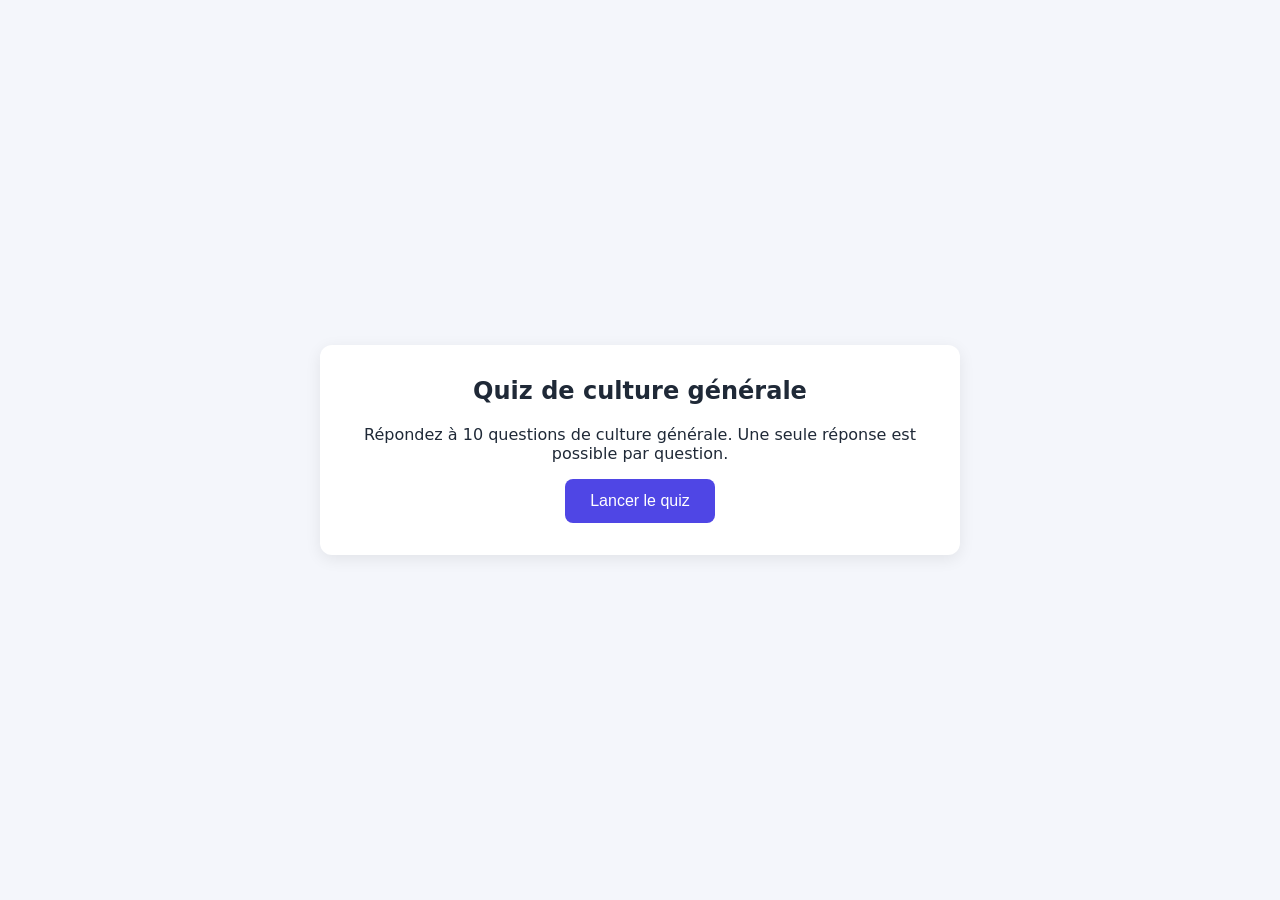
==== frontend/index.html @ 437c5b8f "feat: ajouter le quiz de base (US-POC-01)" ====
<!DOCTYPE html>
<html lang="fr">
  <head>
    <meta charset="UTF-8" />
    <meta name="viewport" content="width=device-width, initial-scale=1.0" />
    <title>Quiz de culture générale</title>
    <link rel="stylesheet" href="css/styles.css" />
  </head>
  <body>
    <div id="app"></div>
    <script type="module" src="js/main.js"></script>
  </body>
</html>
---- frontend/css/styles.css ----
* {
  box-sizing: border-box;
}

body {
  margin: 0;
  min-height: 100vh;
  font-family: system-ui, -apple-system, "Segoe UI", Roboto, sans-serif;
  background: #f4f6fb;
  color: #1f2937;
  display: flex;
  align-items: center;
  justify-content: center;
  padding: 1rem;
}

#app {
  width: 100%;
  max-width: 640px;
}

.screen {
  background: #ffffff;
  border-radius: 12px;
  padding: 2rem;
  box-shadow: 0 4px 16px rgba(0, 0, 0, 0.08);
  text-align: center;
}

.screen h1 {
  margin-top: 0;
}

.progress {
  color: #6b7280;
  font-size: 0.9rem;
  margin-top: 0;
}

.question {
  font-size: 1.4rem;
  margin: 1rem 0 1.5rem;
}

.answers {
  list-style: none;
  padding: 0;
  margin: 0 0 1.5rem;
  display: grid;
  gap: 0.75rem;
}

.answer {
  width: 100%;
  padding: 0.9rem 1rem;
  font-size: 1rem;
  border: 2px solid #d1d5db;
  border-radius: 8px;
  background: #ffffff;
  cursor: pointer;
  transition: border-color 0.15s, background-color 0.15s;
}

.answer:hover:not(:disabled) {
  border-color: #4f46e5;
  background: #eef2ff;
}

.answer:disabled {
  cursor: default;
}

.answer--selected,
.answer--selected:hover:not(:disabled) {
  border-color: #4f46e5;
  background: #e0e7ff;
  font-weight: 600;
}

.btn {
  padding: 0.8rem 1.6rem;
  font-size: 1rem;
  border: none;
  border-radius: 8px;
  cursor: pointer;
}

.btn-primary {
  background: #4f46e5;
  color: #ffffff;
}

.btn-primary:hover {
  background: #4338ca;
}
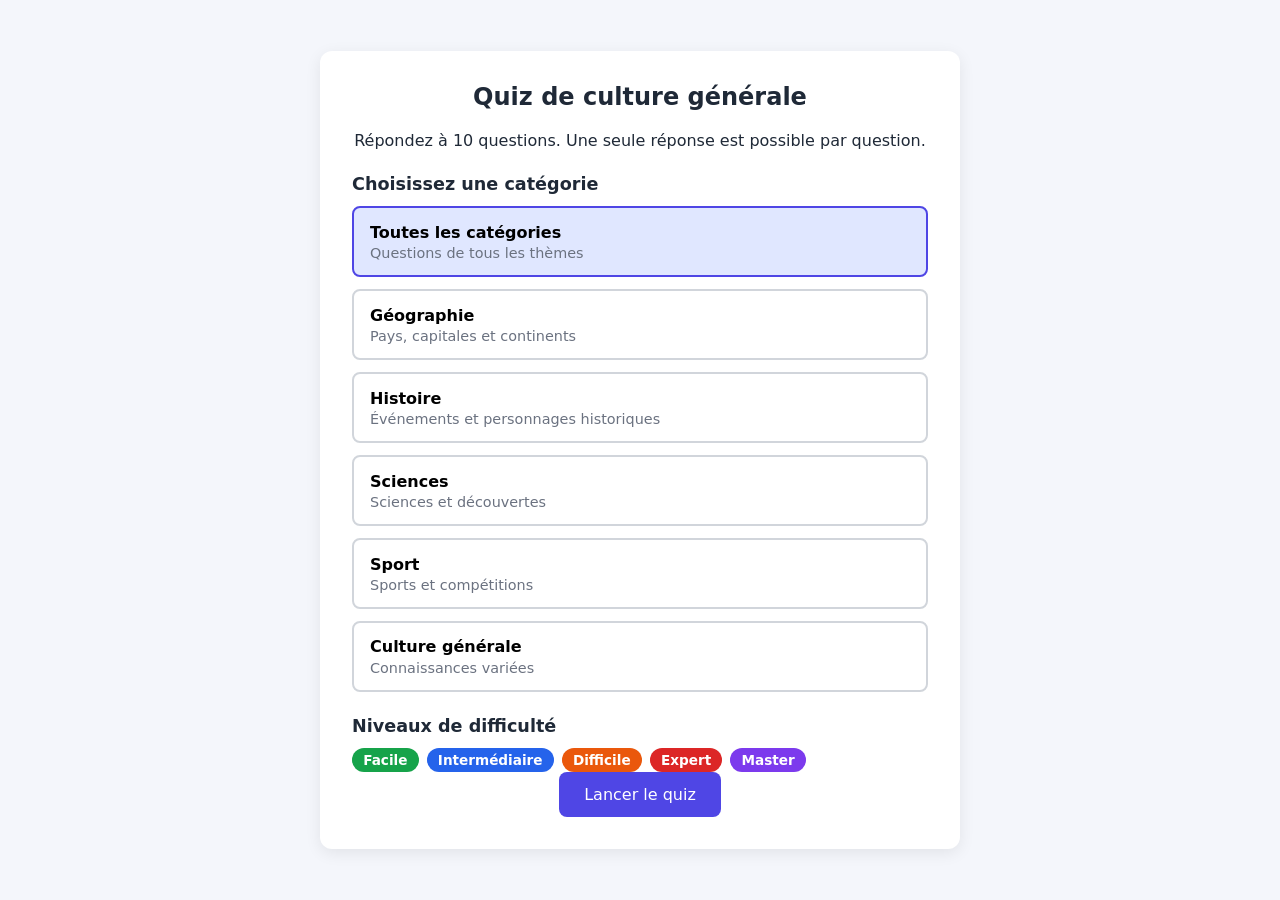
==== commit b1438ac5: "feat: ajouter l'interface initiale du frontend Interface HTML/CSS/JS sans framework, utilisable sans" ====
--- a/frontend/index.html
+++ b/frontend/index.html
@@ -8,6 +8,20 @@
   </head>
   <body>
     <div id="app"></div>
-    <script type="module" src="js/main.js"></script>
+
+    <script src="js/namespace.js"></script>
+    <script src="js/core/h.js"></script>
+    <script src="js/core/store.js"></script>
+    <script src="js/config/quiz.config.js"></script>
+    <script src="js/data/questions.js"></script>
+    <script src="js/api/quizApi.js"></script>
+    <script src="js/domain/quiz.js"></script>
+    <script src="js/components/DifficultyBadge.js"></script>
+    <script src="js/components/FeedbackPanel.js"></script>
+    <script src="js/components/QuestionScreen.js"></script>
+    <script src="js/components/HomeScreen.js"></script>
+    <script src="js/components/ResultScreen.js"></script>
+    <script src="js/components/App.js"></script>
+    <script src="js/main.js"></script>
   </body>
 </html>
--- a/frontend/css/styles.css
+++ b/frontend/css/styles.css
@@ -31,10 +31,92 @@
   margin-top: 0;
 }
 
+.section-title {
+  font-size: 1.1rem;
+  margin: 1.5rem 0 0.75rem;
+  text-align: left;
+}
+
+.loading {
+  color: #6b7280;
+}
+
+.categories,
+.difficultes,
+.answers {
+  list-style: none;
+  padding: 0;
+  margin: 0;
+}
+
+.categories {
+  display: grid;
+  gap: 0.75rem;
+}
+
+.difficultes {
+  display: flex;
+  flex-wrap: wrap;
+  gap: 0.5rem;
+}
+
+.category {
+  width: 100%;
+  display: flex;
+  flex-direction: column;
+  align-items: flex-start;
+  gap: 0.2rem;
+  padding: 0.9rem 1rem;
+  font: inherit;
+  text-align: left;
+  border: 2px solid #d1d5db;
+  border-radius: 8px;
+  background: #ffffff;
+  cursor: pointer;
+}
+
+.category span {
+  color: #6b7280;
+  font-size: 0.9rem;
+}
+
+.category:hover {
+  border-color: #4f46e5;
+  background: #eef2ff;
+}
+
+.category--selected,
+.category--selected:hover {
+  border-color: #4f46e5;
+  background: #e0e7ff;
+}
+
+.badge {
+  display: inline-block;
+  padding: 0.25rem 0.7rem;
+  border-radius: 999px;
+  font-size: 0.85rem;
+  font-weight: 600;
+  color: #ffffff;
+}
+
+.badge--1 { background: #16a34a; }
+.badge--2 { background: #2563eb; }
+.badge--3 { background: #ea580c; }
+.badge--4 { background: #dc2626; }
+.badge--5 { background: #7c3aed; }
+
+.question-meta {
+  display: flex;
+  align-items: center;
+  justify-content: space-between;
+  gap: 1rem;
+}
+
 .progress {
   color: #6b7280;
   font-size: 0.9rem;
-  margin-top: 0;
+  margin: 0;
 }
 
 .question {
@@ -43,17 +125,15 @@
 }
 
 .answers {
-  list-style: none;
-  padding: 0;
-  margin: 0 0 1.5rem;
   display: grid;
   gap: 0.75rem;
+  margin-bottom: 1.5rem;
 }
 
 .answer {
   width: 100%;
   padding: 0.9rem 1rem;
-  font-size: 1rem;
+  font: inherit;
   border: 2px solid #d1d5db;
   border-radius: 8px;
   background: #ffffff;
@@ -70,16 +150,44 @@
   cursor: default;
 }
 
-.answer--selected,
-.answer--selected:hover:not(:disabled) {
-  border-color: #4f46e5;
-  background: #e0e7ff;
-  font-weight: 600;
+.answer--correct,
+.answer--correct:disabled {
+  border-color: #16a34a;
+  background: #dcfce7;
+}
+
+.answer--wrong,
+.answer--wrong:disabled {
+  border-color: #dc2626;
+  background: #fee2e2;
+}
+
+.feedback {
+  border-radius: 8px;
+  padding: 1rem;
+  margin-bottom: 1.5rem;
+  text-align: left;
+}
+
+.feedback p {
+  margin: 0.3rem 0;
+}
+
+.feedback-titre {
+  font-weight: 700;
+}
+
+.feedback--correct {
+  background: #dcfce7;
+}
+
+.feedback--wrong {
+  background: #fee2e2;
 }
 
 .btn {
   padding: 0.8rem 1.6rem;
-  font-size: 1rem;
+  font: inherit;
   border: none;
   border-radius: 8px;
   cursor: pointer;
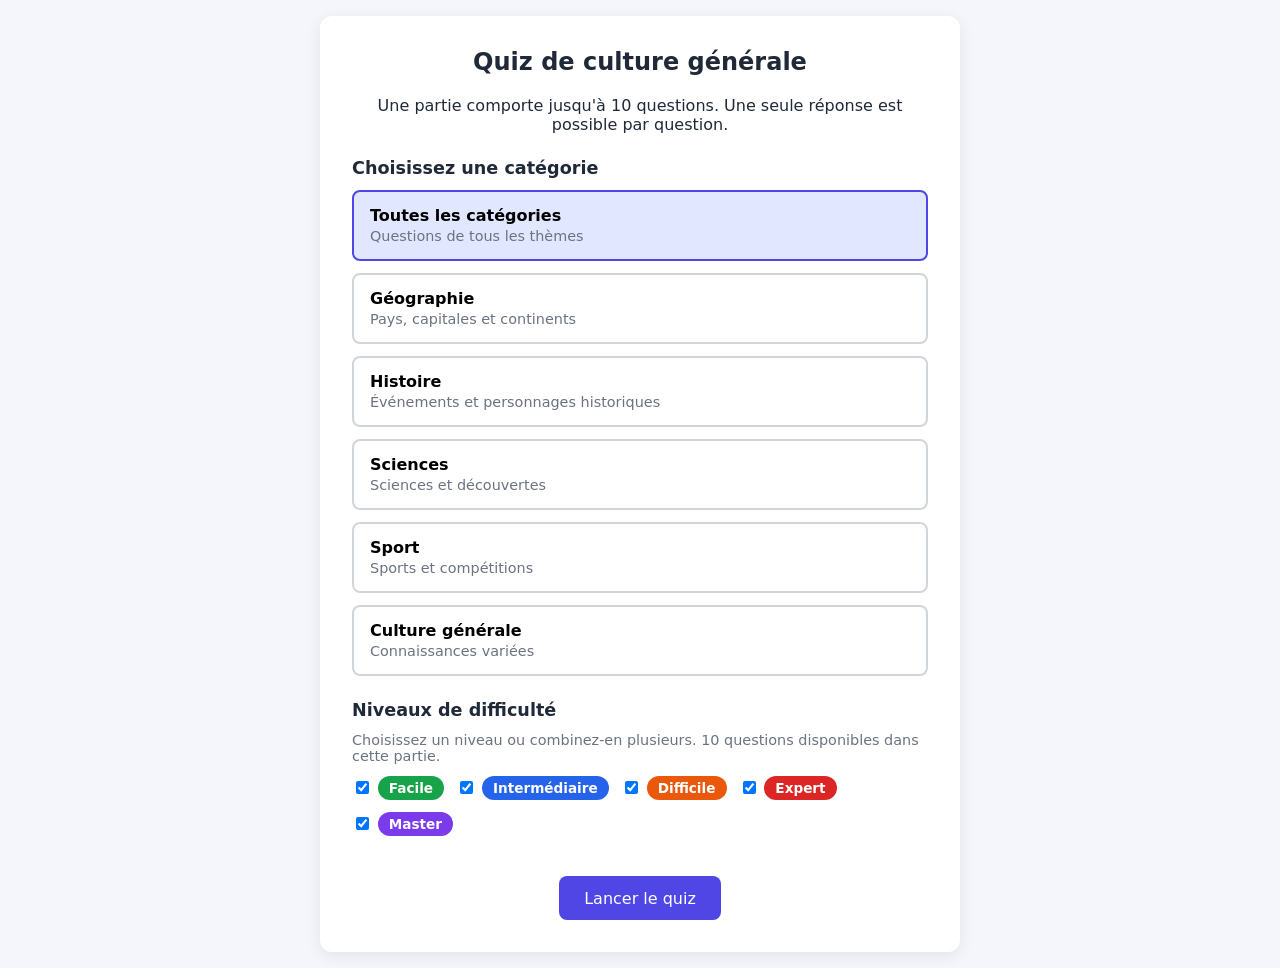
==== commit bfbbbd68: "feat(frontend): afficher les performances par catégorie (refs #7) Historique des parties terminées c" ====
--- a/frontend/index.html
+++ b/frontend/index.html
@@ -12,10 +12,12 @@
     <script src="js/namespace.js"></script>
     <script src="js/core/h.js"></script>
     <script src="js/core/store.js"></script>
+    <script src="js/core/storage.js"></script>
     <script src="js/config/quiz.config.js"></script>
     <script src="js/data/questions.js"></script>
     <script src="js/api/quizApi.js"></script>
     <script src="js/domain/quiz.js"></script>
+    <script src="js/domain/stats.js"></script>
     <script src="js/components/DifficultyBadge.js"></script>
     <script src="js/components/FeedbackPanel.js"></script>
     <script src="js/components/QuestionScreen.js"></script>
--- a/frontend/css/styles.css
+++ b/frontend/css/styles.css
@@ -57,7 +57,26 @@
 .difficultes {
   display: flex;
   flex-wrap: wrap;
-  gap: 0.5rem;
+  gap: 0.75rem;
+  margin-bottom: 2rem;
+}
+
+.home-screen .btn {
+  margin-top: 0.5rem;
+}
+
+.difficulty-help {
+  margin: 0 0 0.75rem;
+  color: #6b7280;
+  font-size: 0.9rem;
+  text-align: left;
+}
+
+.difficulty-option {
+  display: inline-flex;
+  align-items: center;
+  gap: 0.35rem;
+  cursor: pointer;
 }
 
 .category {
@@ -185,6 +204,69 @@
   background: #fee2e2;
 }
 
+.result-stats {
+  display: grid;
+  grid-template-columns: repeat(auto-fit, minmax(min(100%, 9rem), 1fr));
+  gap: 0.75rem;
+  margin: 1.5rem 0;
+}
+
+.result-stats div {
+  padding: 1rem 0.5rem;
+  border-radius: 8px;
+  background: #eef2ff;
+}
+
+.stats-list {
+  list-style: none;
+  padding: 0;
+  margin: 0 0 1rem;
+  display: grid;
+  gap: 0.75rem;
+  text-align: left;
+}
+
+.stats-ligne {
+  display: flex;
+  justify-content: space-between;
+  margin-bottom: 0.3rem;
+}
+
+.stats-barre {
+  height: 0.6rem;
+  background: #e5e7eb;
+  border-radius: 999px;
+  overflow: hidden;
+}
+
+.stats-barre span {
+  display: block;
+  height: 100%;
+  background: #4f46e5;
+  border-radius: 999px;
+}
+
+.stats-point {
+  text-align: left;
+  margin: 0.4rem 0;
+  font-weight: 600;
+}
+
+.stats-point--fort {
+  color: #15803d;
+}
+
+.stats-point--faible {
+  color: #b91c1c;
+}
+
+.result-stats dd {
+  margin: 0.25rem 0 0;
+  font-size: 1.35rem;
+  font-weight: 700;
+  color: #3730a3;
+}
+
 .btn {
   padding: 0.8rem 1.6rem;
   font: inherit;
@@ -201,3 +283,9 @@
 .btn-primary:hover {
   background: #4338ca;
 }
+
+.btn:disabled,
+.btn-primary:disabled {
+  background: #9ca3af;
+  cursor: not-allowed;
+}
